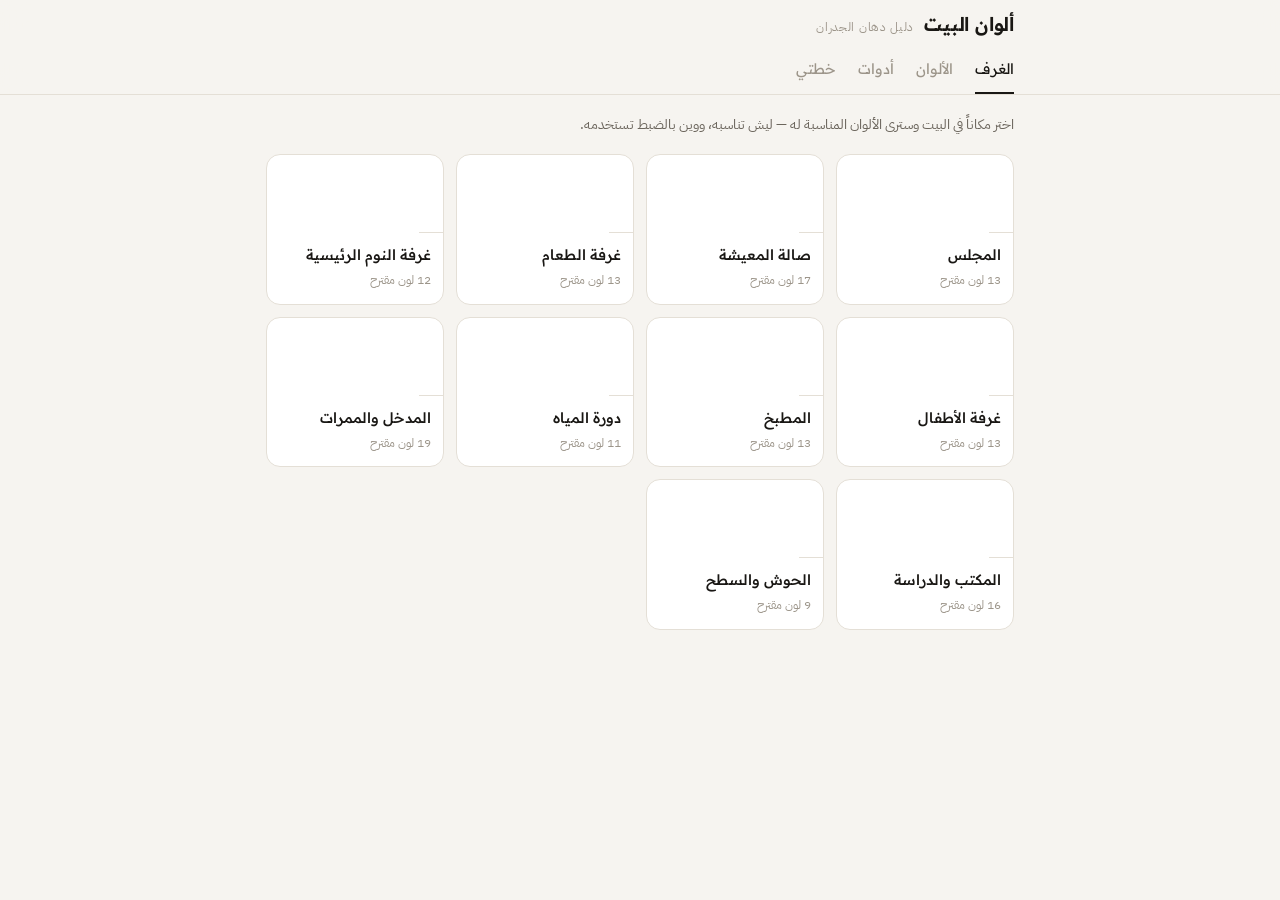
==== alwan/index.html @ 70620422 "Add an installable web version of the color guide A single self-contained page under alwan/ carrying" ====
<!DOCTYPE html>
<html lang="ar" dir="rtl">
<head>
<meta charset="UTF-8">
<meta name="viewport" content="width=device-width, initial-scale=1, viewport-fit=cover">
<meta name="description" content="ألوان دهان الجدران لكل مكان في البيت — ليش تختاره، ووين بالضبط تستخدمه.">
<meta name="theme-color" content="#F6F4F0">
<meta name="apple-mobile-web-app-capable" content="yes">
<meta name="apple-mobile-web-app-status-bar-style" content="default">
<meta name="apple-mobile-web-app-title" content="ألوان البيت">
<title>ألوان البيت</title>
<link rel="manifest" href="manifest.webmanifest">
<link rel="apple-touch-icon" href="icon.png">
<style>
:root{padding-top:env(safe-area-inset-top,0px);padding-bottom:env(safe-area-inset-bottom,0px)}
img{max-width:100%}
[hidden]{display:none!important}
</style>
</head>
<body>
<link rel="preconnect" href="https://fonts.googleapis.com">
<link rel="preconnect" href="https://fonts.gstatic.com" crossorigin>
<link rel="stylesheet" href="https://fonts.googleapis.com/css2?family=Readex+Pro:wght@300;400;500;600&family=IBM+Plex+Sans+Arabic:wght@300;400;500;600&family=IBM+Plex+Mono:wght@400;500&display=swap">
<style>
:root{
  --plaster:#F6F4F0;
  --card:#FFFFFF;
  --ink:#191714;
  --ink-2:#6B655C;
  --ink-3:#9C958A;
  --line:#E4DFD6;
  --line-2:#D3CCC0;
  --shadow:0 1px 2px rgba(25,23,20,.05), 0 10px 26px -18px rgba(25,23,20,.35);
  --radius:14px;
  --f-display:"Readex Pro","IBM Plex Sans Arabic",system-ui,sans-serif;
  --f-body:"IBM Plex Sans Arabic",system-ui,sans-serif;
  --f-mono:"IBM Plex Mono",ui-monospace,monospace;
}
@media (prefers-color-scheme: dark){
  :root:not([data-theme="light"]){
    --plaster:#141310;
    --card:#1D1B17;
    --ink:#F2EFE9;
    --ink-2:#A19A8F;
    --ink-3:#7B746A;
    --line:#2B2823;
    --line-2:#3A362F;
    --shadow:0 1px 2px rgba(0,0,0,.5), 0 10px 26px -18px rgba(0,0,0,.9);
  }
}
:root[data-theme="dark"]{
  --plaster:#141310;
  --card:#1D1B17;
  --ink:#F2EFE9;
  --ink-2:#A19A8F;
  --ink-3:#7B746A;
  --line:#2B2823;
  --line-2:#3A362F;
  --shadow:0 1px 2px rgba(0,0,0,.5), 0 10px 26px -18px rgba(0,0,0,.9);
}

*{box-sizing:border-box}
html{direction:rtl}
body{
  margin:0;
  background:var(--plaster);
  color:var(--ink);
  font-family:var(--f-body);
  font-size:15px;
  line-height:1.65;
  -webkit-text-size-adjust:100%;
  -webkit-tap-highlight-color:transparent;
}
h1,h2,h3{font-family:var(--f-display);font-weight:600;line-height:1.3;margin:0;text-wrap:balance;letter-spacing:-.01em}
p{margin:0}
button{font:inherit;color:inherit;background:none;border:0;padding:0;cursor:pointer}
input{font:inherit;color:inherit}
:focus-visible{outline:2px solid var(--ink);outline-offset:2px;border-radius:6px}
.mono{font-family:var(--f-mono);font-variant-numeric:tabular-nums;direction:ltr;unicode-bidi:isolate}

/* ── الهيكل ── */
header.app{
  position:sticky;top:env(safe-area-inset-top,0px);z-index:40;
  background:color-mix(in srgb, var(--plaster) 88%, transparent);
  backdrop-filter:blur(14px);
  border-bottom:1px solid var(--line);
}
.headwrap{max-width:780px;margin:0 auto;padding:12px 16px 0}
.brand{display:flex;align-items:baseline;gap:10px}
.brand h1{font-size:19px}
.brand span{font-size:11.5px;color:var(--ink-3);letter-spacing:.06em}
nav.tabs{display:flex;gap:22px;margin-top:10px;overflow-x:auto;scrollbar-width:none}
nav.tabs::-webkit-scrollbar{display:none}
nav.tabs button{
  padding:9px 0 11px;font-size:14.5px;color:var(--ink-3);
  border-bottom:2px solid transparent;white-space:nowrap;font-family:var(--f-display);
}
nav.tabs button[aria-selected="true"]{color:var(--ink);border-bottom-color:var(--ink)}
main{max-width:780px;margin:0 auto;padding:18px 16px 60px}
.lede{color:var(--ink-2);font-size:14px;margin-bottom:18px;max-width:58ch}

/* ── شبكة الغرف ── */
.rooms{display:grid;grid-template-columns:repeat(auto-fill,minmax(148px,1fr));gap:12px}
.roomtile{
  background:var(--card);border:1px solid var(--line);border-radius:var(--radius);
  overflow:hidden;text-align:right;display:flex;flex-direction:column;
  transition:border-color .15s ease, transform .15s ease;
}
.roomtile:hover{border-color:var(--line-2)}
.roomtile:active{transform:scale(.985)}
.roomtile .field{height:78px;position:relative}
.roomtile .field.preview3{display:flex}
.roomtile .field.preview3 i{flex:1}
.roomtile .meta{padding:10px 12px 12px}
.roomtile .meta strong{display:block;font-family:var(--f-display);font-weight:500;font-size:14.5px}
.roomtile .meta small{color:var(--ink-3);font-size:11.5px}

/* ── صفوف الألوان ── */
.rows{display:flex;flex-direction:column}
.row{
  display:flex;gap:13px;align-items:center;text-align:right;width:100%;
  padding:11px 0;border-bottom:1px solid var(--line);
}
.rows .row:last-child{border-bottom:0}
.chip{width:58px;height:58px;border-radius:11px;flex:none;position:relative;border:1px solid rgba(0,0,0,.09)}
.chip .code{position:absolute;bottom:3px;left:5px;font-size:8.5px;font-family:var(--f-mono);opacity:.75}
.row .txt{min-width:0}
.row .txt strong{display:block;font-family:var(--f-display);font-weight:500;font-size:15px}
.row .txt p{color:var(--ink-2);font-size:12.5px;line-height:1.5;overflow:hidden;display:-webkit-box;-webkit-line-clamp:2;-webkit-box-orient:vertical}
.row .txt em{font-style:normal;color:var(--ink-3);font-size:11px}
.tick{margin-inline-start:auto;flex:none;font-size:11px;color:var(--ink-3)}

/* ── أدوات التصفية ── */
.chips{display:flex;gap:7px;overflow-x:auto;padding-bottom:4px;margin-bottom:14px;scrollbar-width:none}
.chips::-webkit-scrollbar{display:none}
.chips button{
  border:1px solid var(--line-2);border-radius:999px;padding:5px 13px;font-size:12.5px;
  color:var(--ink-2);white-space:nowrap;
}
.chips button[aria-pressed="true"]{background:var(--ink);border-color:var(--ink);color:var(--plaster)}
.search{
  width:100%;background:var(--card);border:1px solid var(--line);border-radius:11px;
  padding:11px 14px;font-size:15px;margin-bottom:12px;
}
.search::placeholder{color:var(--ink-3)}

/* ── البطاقات ── */
.panel{background:var(--card);border:1px solid var(--line);border-radius:var(--radius);padding:16px;margin-bottom:12px}
.panel h3{font-size:14px;margin-bottom:9px}
.info{display:flex;flex-direction:column;gap:13px}
.info div strong{display:block;font-family:var(--f-display);font-weight:500;font-size:13.5px;margin-bottom:2px}
.info div p{color:var(--ink-2);font-size:13.5px}
.count{color:var(--ink-3);font-size:12px;margin:18px 0 4px;letter-spacing:.02em}

/* ── معاينة الغرفة ── */
.preview{position:relative;height:210px;border-radius:var(--radius);overflow:hidden;border:1px solid var(--line)}
.preview .wall{position:absolute;inset:0}
.preview .daylight{position:absolute;inset:0;background:linear-gradient(145deg,rgba(255,255,255,.22),transparent 55%,rgba(0,0,0,.13))}
.preview .floor{position:absolute;inset:auto 0 0 0;height:26%;background:linear-gradient(#B3906A,#8A6A4B)}
.preview .skirt{position:absolute;inset:auto 0 26% 0;height:5px;background:#F4F0E8;opacity:.9}
.preview .bulb{position:absolute;inset:0;mix-blend-mode:multiply;pointer-events:none;transition:background .25s ease}
.preview .dim{position:absolute;inset:0;pointer-events:none;transition:background .25s ease}
.f{position:absolute;border-radius:9px}
.lightbar{display:flex;gap:6px;margin-top:10px}
.lightbar button{
  flex:1;border:1px solid var(--line-2);border-radius:9px;padding:7px 4px;font-size:12px;color:var(--ink-2);
}
.lightbar button[aria-pressed="true"]{background:var(--ink);border-color:var(--ink);color:var(--plaster)}

/* ── شاشة اللون ── */
.sheet{position:fixed;inset:0;z-index:60;background:var(--plaster);overflow-y:auto;display:none}
.sheet[data-open="true"]{display:block}
.sheetbar{
  position:sticky;top:0;z-index:5;display:flex;align-items:center;gap:12px;
  padding:calc(env(safe-area-inset-top,0px) + 10px) 16px 10px;
  background:color-mix(in srgb, var(--plaster) 90%, transparent);backdrop-filter:blur(14px);
  border-bottom:1px solid var(--line);
}
.sheetbar strong{font-family:var(--f-display);font-weight:500;font-size:15px}
.sheetbar .x{font-size:20px;line-height:1;color:var(--ink-2);padding:4px 6px}
.sheetbody{max-width:780px;margin:0 auto;padding:16px 16px 70px}
.bigname{display:flex;align-items:baseline;justify-content:space-between;gap:12px;margin:16px 0 4px}
.bigname h2{font-size:27px}
.sub{color:var(--ink-3);font-size:12.5px;margin-bottom:16px}
.pairs{display:flex;gap:12px}
.pairs div{text-align:center}
.pairs i{display:block;width:40px;height:40px;border-radius:50%;border:1px solid rgba(0,0,0,.1)}
.pairs small{font-size:9px;color:var(--ink-3);font-family:var(--f-mono)}
.tags{display:flex;flex-wrap:wrap;gap:6px}
.tags span{border:1px solid var(--line-2);border-radius:999px;padding:3px 11px;font-size:12px;color:var(--ink-2)}
.actions{display:flex;gap:9px;margin-top:4px}
.btn{
  flex:1;border-radius:11px;padding:13px;text-align:center;font-family:var(--f-display);font-size:14px;
  border:1px solid var(--ink);background:var(--ink);color:var(--plaster);
}
.btn.ghost{background:transparent;color:var(--ink);border-color:var(--line-2)}
.btn.on{background:transparent;color:var(--ink);border-color:var(--ink)}

/* ── الأدوات ── */
.field{display:flex;align-items:center;justify-content:space-between;gap:12px;padding:9px 0;border-bottom:1px solid var(--line)}
.field:last-child{border-bottom:0}
.field label{font-size:14px}
.stepper{display:flex;align-items:center;gap:2px;border:1px solid var(--line-2);border-radius:9px;overflow:hidden}
.stepper button{width:34px;height:32px;font-size:16px;color:var(--ink-2)}
.stepper button:hover{background:var(--line)}
.stepper output{min-width:46px;text-align:center;font-family:var(--f-mono);font-size:13px}
.num{width:84px;text-align:left;background:var(--plaster);border:1px solid var(--line-2);border-radius:9px;padding:7px 10px;font-family:var(--f-mono);font-size:13px}
.res{display:flex;justify-content:space-between;padding:7px 0;font-size:14px}
.res span:last-child{font-variant-numeric:tabular-nums;color:var(--ink-2)}
.res.big{border-top:1px solid var(--line);margin-top:6px;padding-top:12px}
.res.big span:last-child{font-size:21px;color:var(--ink);font-family:var(--f-display)}
.note{color:var(--ink-3);font-size:12.5px;line-height:1.6}
.toolcard{display:block;width:100%;text-align:right}
.toolcard strong{font-family:var(--f-display);font-weight:500;font-size:15px;display:block}
.toolcard p{color:var(--ink-2);font-size:13px}
canvas{max-width:100%;border-radius:var(--radius);display:block;cursor:crosshair}
.filebtn{display:block;width:100%;border:1px dashed var(--line-2);border-radius:var(--radius);padding:22px;text-align:center;color:var(--ink-2);font-size:14px}
.guide h3{margin-top:4px}
.guide .item{padding:11px 0;border-bottom:1px solid var(--line)}
.guide .item:last-child{border-bottom:0}
.guide .item strong{display:block;font-family:var(--f-display);font-weight:500;font-size:13.5px}
.guide .item p{color:var(--ink-2);font-size:13.5px}
.empty{color:var(--ink-3);font-size:13.5px}
pre.list{
  background:var(--plaster);border:1px solid var(--line);border-radius:11px;padding:12px;
  font-family:var(--f-mono);font-size:11.5px;line-height:1.8;white-space:pre-wrap;direction:rtl;margin:0 0 10px;
}
@media (prefers-reduced-motion: reduce){*{transition:none!important;animation:none!important}}
</style>

<header class="app">
  <div class="headwrap">
    <div class="brand">
      <h1>ألوان البيت</h1>
      <span>دليل دهان الجدران</span>
    </div>
    <nav class="tabs" role="tablist">
      <button role="tab" data-tab="rooms" aria-selected="true">الغرف</button>
      <button role="tab" data-tab="colors" aria-selected="false">الألوان</button>
      <button role="tab" data-tab="tools" aria-selected="false">أدوات</button>
      <button role="tab" data-tab="plan" aria-selected="false">خطتي</button>
    </nav>
  </div>
</header>

<main>
  <section id="tab-rooms"></section>
  <section id="tab-colors" hidden></section>
  <section id="tab-tools" hidden></section>
  <section id="tab-plan" hidden></section>
</main>

<div class="sheet" id="sheet" role="dialog" aria-modal="true" aria-labelledby="sheet-title">
  <div class="sheetbar">
    <button class="x" id="sheet-close" aria-label="إغلاق">✕</button>
    <strong id="sheet-title"></strong>
  </div>
  <div class="sheetbody" id="sheet-body"></div>
</div>

<script>
/* ========== البيانات ========== */
const DATA = {"rooms": [{"id": "majlis", "title": "المجلس", "goal": "مكان استقبال الضيوف: نريد لوناً يعطي وقاراً واتساعاً، فاتح على الجدران الأربعة مع جدار واحد أغمق خلف الكنب.", "tip": "جرّب اللون على الجدار ليلاً تحت الثريا، لأن الإضاءة الصفراء تسحب اللون نحو الأصفر."}, {"id": "living", "title": "صالة المعيشة", "goal": "مكان الجلسة اليومية للعائلة: لون دافئ مريح للعين لساعات طويلة، ولا يتعب مع إضاءة التلفزيون.", "tip": "إذا كان الجدار خلف التلفزيون أغمق، تقل إجهاد العين من فرق الإضاءة."}, {"id": "dining", "title": "غرفة الطعام", "goal": "الألوان الدافئة والترابية تفتح الشهية وتجعل الطعام يبدو ألذ، وتجمع الناس حول الطاولة.", "tip": "الأزرق الصريح يقلل الشهية — اتركه للمكتب لا لغرفة الطعام."}, {"id": "masterBedroom", "title": "غرفة النوم الرئيسية", "goal": "الهدف نوم عميق: ألوان خافتة منخفضة التشبّع تهدئ الأعصاب، وابتعد عن الأحمر والبرتقالي القوي.", "tip": "السقف بلون أفتح درجة من الجدران يجعل الغرفة تتنفس."}, {"id": "kidsRoom", "title": "غرفة الأطفال", "goal": "لون يحفّز اللعب لكن لا يمنع النوم: باستيل هادئ على الجدران، والألوان القوية في الأثاث والستائر فقط.", "tip": "اترك جداراً واحداً بدهان سبورة أو مغناطيسي، يوفّر عليك تشطيب الجدران الباقية."}, {"id": "kitchen", "title": "المطبخ", "goal": "نظافة ووضوح: ألوان فاتحة تُظهر النظافة، ودهان قابل للمسح لأن البخار والدهن يلتصقان بالجدار.", "tip": "اختر «نصف لامع» على الأقل — المطفي جميل لكنه لا يُمسح."}, {"id": "bathroom", "title": "دورة المياه", "goal": "مساحة صغيرة ورطبة: الفاتح يوسّعها، والدهان يجب أن يكون مقاوماً للرطوبة وإلا تقشّر خلال سنة.", "tip": "لا تستخدم الدهان المطفي هنا إطلاقاً، ولا بد من شفاط أو نافذة."}, {"id": "hallway", "title": "المدخل والممرات", "goal": "أول انطباع عن البيت، وغالباً بلا نوافذ: اللون الفاتح العاكس ضروري وإلا صار الممر نفقاً مظلماً.", "tip": "نفس لون الصالة بدرجة أفتح يجعل البيت يبدو أكبر وأكثر انسجاماً."}, {"id": "office", "title": "المكتب والدراسة", "goal": "تركيز طويل: ألوان باردة هادئة ترفع الانتباه، وتجنّب الأبيض الناصع لأنه يجهد العين مع الشاشة.", "tip": "اجعل الجدار الذي خلف الشاشة متوسط الغمق، لا فاتحاً ناصعاً."}, {"id": "outdoor", "title": "الحوش والسطح", "goal": "يتعرض للشمس والغبار: ألوان ترابية لا يظهر عليها الغبار، ودهان خارجي مقاوم للأشعة وإلا بهت خلال صيفين.", "tip": "الألوان الغامقة تمتص الحرارة وترفع حرارة الجدار — تجنّبها في الواجهة الجنوبية."}], "colors": [{"id": "AL-101", "name": "رمل ناعم", "hex": "EDE4D6", "family": "neutral", "purpose": "أبيض دافئ لا يميل للأصفر ولا للرمادي. يريح العين ويجعل الغرفة تبدو أنظف وأوسع بلا برود.", "usage": "الجدران الأربعة في المجلس والصالة، وأي غرفة تريد أن تبدأ منها بلوحة آمنة لا تمل منها.", "lighting": "ممتاز مع الإضاءة الصفراء؛ تحت الليد الأبيض يميل قليلاً للرمادي.", "finish": "matte", "pairs": ["3E4A45", "C29A6B", "FFFFFF"], "rooms": ["majlis", "living", "hallway", "dining", "masterBedroom"]}, {"id": "AL-102", "name": "أبيض حليبي", "hex": "F7F3EC", "family": "neutral", "purpose": "أفتح من الرمل بدرجة. يعكس أكبر قدر من الضوء، فهو أفضل خيار لمساحة صغيرة أو مظلمة.", "usage": "الأسقف في كل البيت، والممرات الضيقة بلا نوافذ، والحمامات الصغيرة.", "lighting": "يحتاج ضوءاً جيداً وإلا بدا باهتاً وبلا شخصية.", "finish": "eggshell", "pairs": ["D9C7B0", "8FA3A8", "2E3336"], "rooms": ["hallway", "bathroom", "kitchen", "living"]}, {"id": "AL-103", "name": "رمادي دخاني", "hex": "C9C6C0", "family": "neutral", "purpose": "رمادي مغبّر فيه دفء. خلفية محايدة تُبرز الأثاث واللوحات بدل أن تنافسها.", "usage": "جدار التلفزيون في الصالة، وجدران المكتب، وخلفية الأرفف المفتوحة.", "lighting": "ثابت تحت كل الإضاءات — من أكثر الألوان أماناً.", "finish": "eggshell", "pairs": ["3B3F46", "C9A227", "F7F3EC"], "rooms": ["living", "office", "hallway", "dining"]}, {"id": "AL-104", "name": "بيج قهوة بحليب", "hex": "DCC9AE", "family": "warm", "purpose": "دفء هادئ يعطي إحساس الكرم والاستقبال، ولا يظهر عليه الغبار بسرعة.", "usage": "المجلس والمدخل. ممتاز على الجدران التي تلمسها الأيدي كثيراً.", "lighting": "يزداد جمالاً مع الإضاءة الدافئة مساءً.", "finish": "eggshell", "pairs": ["6B4F3A", "2F3E46", "F7F3EC"], "rooms": ["majlis", "hallway", "dining", "living"]}, {"id": "AL-105", "name": "جبس أبيض", "hex": "FFFFFF", "family": "neutral", "purpose": "الأبيض الصريح. يوسّع بشكل أقصى ويُظهر الزوايا المعمارية والجبس بوضوح.", "usage": "الأسقف والكرانيش والأبواب والنوافذ — لا تستخدمه على جدران المكتب فهو مُجهد للعين مع الشاشة.", "lighting": "يعكس الضوء كله، وقد يسبب وهجاً في الغرف الشديدة الإضاءة.", "finish": "semiGloss", "pairs": ["1F2937", "D6C2A8", "8FA3A8"], "rooms": ["kitchen", "bathroom", "hallway", "living"]}, {"id": "AL-201", "name": "طين محروق", "hex": "B4694C", "family": "earthy", "purpose": "لون ترابي قوي يفتح الشهية ويعطي دفئاً فورياً. مستوحى من الطين والفخار.", "usage": "جدار واحد فقط — خلف طاولة الطعام أو خلف الكنب. لا تدهن به الغرفة كلها.", "lighting": "يشتعل مع الإضاءة الدافئة؛ تحت الضوء الأبيض يصبح باهتاً.", "finish": "matte", "pairs": ["EDE4D6", "3E4A45", "C9A227"], "rooms": ["dining", "majlis", "living"]}, {"id": "AL-202", "name": "رمل الصحراء", "hex": "D6BE9A", "family": "earthy", "purpose": "لون محلي مألوف، لا يظهر عليه الغبار، ويعطي إحساس الأصالة والهدوء.", "usage": "الحوش والواجهات الخارجية، والمجلس ذي الطابع التقليدي.", "lighting": "يتحمّل الشمس المباشرة دون أن يبهت بسرعة.", "finish": "satin", "pairs": ["7A5C3E", "2F3E46", "F7F3EC"], "rooms": ["outdoor", "majlis", "hallway"]}, {"id": "AL-203", "name": "قرفة", "hex": "8C5A3C", "family": "earthy", "purpose": "بني محمّر غني. يمنح الغرفة ثقلاً ووقاراً ويجعلها تبدو أدفأ في الشتاء.", "usage": "جدار المدفأة أو الجدار خلف رأس السرير. يحتاج إضاءة جيدة.", "lighting": "يبتلع الضوء — لا تستخدمه في غرفة بنافذة واحدة صغيرة.", "finish": "matte", "pairs": ["EDE4D6", "C9A227", "3E4A45"], "rooms": ["majlis", "masterBedroom", "dining"]}, {"id": "AL-204", "name": "عسل", "hex": "E0B16A", "family": "warm", "purpose": "أصفر ذهبي مكتوم يرفع المزاج ويضيء الغرف المعتمة دون صخب.", "usage": "الممر الداخلي المظلم، أو جدار الدرج، أو ركن القراءة.", "lighting": "يعوّض نقص ضوء الشمس في الغرف الشمالية.", "finish": "eggshell", "pairs": ["2F3E46", "F7F3EC", "8C5A3C"], "rooms": ["hallway", "kidsRoom", "living"]}, {"id": "AL-205", "name": "وردي طيني", "hex": "D9A99C", "family": "warm", "purpose": "وردي مغبّر ناضج، ليس طفولياً. يعطي نعومة ودفئاً ويجمل لون البشرة في المرايا.", "usage": "غرفة النوم، غرفة الملابس، وجدار المرآة في غرفة التزيين.", "lighting": "جميل مع الإضاءة الدافئة الخافتة.", "finish": "matte", "pairs": ["F7F3EC", "6B4F3A", "A7B5A0"], "rooms": ["masterBedroom", "kidsRoom", "bathroom"]}, {"id": "AL-301", "name": "أزرق ضبابي", "hex": "9FB3C8", "family": "cool", "purpose": "أزرق رمادي هادئ يبطئ النَفَس ويخفض التوتر — من أفضل ألوان النوم.", "usage": "جدران غرفة النوم كلها، أو جدار السرير وحده مع باقي الجدران فاتحة.", "lighting": "يميل للرمادي في الضوء الصفراوي، فاستخدم إضاءة محايدة.", "finish": "matte", "pairs": ["F7F3EC", "2F3E46", "D6C2A8"], "rooms": ["masterBedroom", "office", "bathroom", "kidsRoom"]}, {"id": "AL-302", "name": "أخضر مريمية", "hex": "A7B5A0", "family": "cool", "purpose": "أخضر مغبّر يريح العين أكثر من أي لون آخر، ويربط الداخل بالطبيعة.", "usage": "المكتب وغرفة الدراسة، وخزائن المطبخ، وجدار النباتات.", "lighting": "ثابت ولطيف في كل الإضاءات.", "finish": "eggshell", "pairs": ["EDE4D6", "6B4F3A", "2E3B34"], "rooms": ["office", "kitchen", "masterBedroom", "living"]}, {"id": "AL-303", "name": "أزرق بحري", "hex": "2F5D7C", "family": "cool", "purpose": "أزرق عميق يرفع التركيز ويعطي وقاراً رسمياً. يجعل الأبيض حوله يبدو أنصع.", "usage": "جدار المكتب خلف الكرسي (يظهر جيداً في اجتماعات الفيديو)، وجدار واحد في المجلس.", "lighting": "يحتاج إضاءة قوية؛ في الغرفة المظلمة يبدو أسود.", "finish": "eggshell", "pairs": ["F7F3EC", "C9A227", "D6C2A8"], "rooms": ["office", "majlis", "kidsRoom"]}, {"id": "AL-304", "name": "نعناع باهت", "hex": "C7DED4", "family": "pastel", "purpose": "بارد ومنعش، يعطي إحساس النظافة والانتعاش في المساحات الصغيرة.", "usage": "دورة المياه، والمغسلة، وغرفة الغسيل.", "lighting": "منعش في ضوء النهار؛ يبهت تحت الإضاءة الصفراء.", "finish": "semiGloss", "pairs": ["FFFFFF", "2F5D7C", "D6C2A8"], "rooms": ["bathroom", "kitchen", "kidsRoom"]}, {"id": "AL-305", "name": "سماوي فاتح", "hex": "CFE0EC", "family": "pastel", "purpose": "يوسّع الغرفة ويرفع السقف بصرياً، ويهدّئ الأطفال كثيري الحركة.", "usage": "غرفة الأطفال، وسقف الغرفة الصغيرة، ودورة المياه.", "lighting": "يحتاج ضوء نهار وإلا بدا رمادياً.", "finish": "satin", "pairs": ["FFFFFF", "E0B16A", "2F5D7C"], "rooms": ["kidsRoom", "bathroom", "masterBedroom"]}, {"id": "AL-401", "name": "مشمش باهت", "hex": "F3D2B6", "family": "pastel", "purpose": "دافئ ومرح دون أن يكون صاخباً، فلا يمنع الطفل من النوم.", "usage": "غرفة الأطفال الصغار، وركن اللعب، وغرفة الرضيع.", "lighting": "لطيف ليلاً مع الإضاءة الخافتة.", "finish": "satin", "pairs": ["FFFFFF", "A7B5A0", "9FB3C8"], "rooms": ["kidsRoom", "masterBedroom"]}, {"id": "AL-402", "name": "ليمون كريمي", "hex": "F2E3B3", "family": "pastel", "purpose": "يبعث النشاط والبهجة في الصباح ويضيء الغرفة بلا إجهاد.", "usage": "ركن الدراسة في غرفة الطفل، وغرفة الإفطار، والمطبخ الصغير.", "lighting": "قوي جداً في الشمس المباشرة — جرّبه على جدار صغير أولاً.", "finish": "satin", "pairs": ["FFFFFF", "A7B5A0", "6B4F3A"], "rooms": ["kidsRoom", "kitchen", "dining"]}, {"id": "AL-403", "name": "بنفسجي ضبابي", "hex": "C8BFD6", "family": "pastel", "purpose": "هادئ وحالم، يناسب غرف البنات دون أن يكون وردياً مبتذلاً.", "usage": "غرفة الأطفال، وغرفة النوم، وجدار السرير.", "lighting": "يميل للرمادي في الضوء البارد.", "finish": "matte", "pairs": ["F7F3EC", "9FB3C8", "D9A99C"], "rooms": ["kidsRoom", "masterBedroom"]}, {"id": "AL-501", "name": "أخضر زيتوني غامق", "hex": "3E4A45", "family": "deep", "purpose": "يعطي عمقاً وفخامة، ويجعل الذهب والخشب يلمعان أمامه.", "usage": "جدار واحد في المجلس خلف الكنب، أو خزائن المطبخ السفلية، أو مكتبة الكتب.", "lighting": "يحتاج إضاءة موجّهة (سبوتات) وإلا صار الجدار ثقيلاً.", "finish": "eggshell", "pairs": ["EDE4D6", "C9A227", "D6C2A8"], "rooms": ["majlis", "living", "kitchen", "office"]}, {"id": "AL-502", "name": "كحلي ليلي", "hex": "22314A", "family": "deep", "purpose": "يهيّئ للنوم لأنه يقلّل انعكاس الضوء، ويعطي إحساس الغرفة الفندقية.", "usage": "الجدار خلف رأس السرير فقط، أو جدار الشاشة في غرفة السينما.", "lighting": "يمتص الضوء — لا تستخدمه في غرفة صغيرة بلا نافذة.", "finish": "matte", "pairs": ["F7F3EC", "C9A227", "9FB3C8"], "rooms": ["masterBedroom", "living", "office"]}, {"id": "AL-503", "name": "فحمي", "hex": "2E3336", "family": "deep", "purpose": "خلفية درامية تُخفي بصمات الأيدي، وتُبرز أي شيء أبيض أمامها.", "usage": "جدار التلفزيون، وداخل الرفوف، وإطار الباب الحديدي.", "lighting": "لا تستخدمه على أكثر من جدار واحد في نفس الغرفة.", "finish": "eggshell", "pairs": ["FFFFFF", "C9A227", "C9C6C0"], "rooms": ["living", "office", "hallway"]}, {"id": "AL-504", "name": "عنابي", "hex": "6E2F3A", "family": "deep", "purpose": "لون غني يرفع مستوى المكان ويعطي إحساس الدفء والسخاء.", "usage": "جدار غرفة الطعام، أو ركن المجلس الرسمي، أو مدخل البيت.", "lighting": "يحتاج إضاءة دافئة قوية.", "finish": "matte", "pairs": ["EDE4D6", "C9A227", "3E4A45"], "rooms": ["dining", "majlis", "hallway"]}, {"id": "AL-601", "name": "أبيض قشدي", "hex": "F1EBE0", "family": "neutral", "purpose": "أبيض دافئ يُظهر نظافة المطبخ ولا يصفرّ بسرعة مع البخار.", "usage": "جدران المطبخ فوق الرخام، وسقف الحمام.", "lighting": "آمن في كل الإضاءات.", "finish": "semiGloss", "pairs": ["3E4A45", "C9C6C0", "2F5D7C"], "rooms": ["kitchen", "bathroom", "hallway"]}, {"id": "AL-602", "name": "رمادي إسمنتي", "hex": "8A8F93", "family": "neutral", "purpose": "عملي وحديث، لا يظهر عليه أثر الماء أو البقع الخفيفة.", "usage": "غرفة الغسيل، وحمام الضيوف، وجدار الشواية في الحوش.", "lighting": "يبدو أغمق ليلاً بدرجتين.", "finish": "satin", "pairs": ["FFFFFF", "C9A227", "2E3336"], "rooms": ["bathroom", "outdoor", "kitchen"]}, {"id": "AL-603", "name": "أخضر بحري غامق", "hex": "27514C", "family": "deep", "purpose": "يعطي حمام الضيوف طابعاً فندقياً مع الذهبي، ويخفي آثار الرطوبة أكثر من الفاتح.", "usage": "حمام الضيوف الصغير — اجعل السقف فاتحاً كي لا يختنق.", "lighting": "لا بد من إضاءة مرآة قوية.", "finish": "semiGloss", "pairs": ["F1EBE0", "C9A227", "D6C2A8"], "rooms": ["bathroom", "kitchen"]}, {"id": "AL-701", "name": "حجر جيري", "hex": "D8D2C6", "family": "earthy", "purpose": "يعكس حرارة الشمس ويبقي الجدار أبرد، ولا يظهر عليه الغبار.", "usage": "الواجهة الخارجية وجدران الحوش والسور.", "lighting": "مصمم للشمس المباشرة.", "finish": "satin", "pairs": ["7A5C3E", "3E4A45", "FFFFFF"], "rooms": ["outdoor"]}, {"id": "AL-702", "name": "بني جوزي", "hex": "7A5C3E", "family": "earthy", "purpose": "يشبه لون الخشب، يناسب البرجولات والأبواب الخارجية ويداري الأتربة.", "usage": "إطارات الأبواب والشبابيك الخارجية والبرجولا.", "lighting": "يمتص الحرارة — للتفاصيل لا للمساحات الكبيرة المشمسة.", "finish": "satin", "pairs": ["D8D2C6", "A7B5A0", "EDE4D6"], "rooms": ["outdoor", "hallway"]}, {"id": "AL-703", "name": "ذهبي رملي", "hex": "C9A227", "family": "warm", "purpose": "لمسة فخامة صغيرة. يُستخدم كتفصيل لا كلون جدار كامل.", "usage": "الكرانيش، وإطار المرآة، وخط زخرفي في المجلس أو المدخل.", "lighting": "يتألق تحت الإضاءة الموجّهة.", "finish": "semiGloss", "pairs": ["2E3336", "22314A", "EDE4D6"], "rooms": ["majlis", "hallway", "dining"]}, {"id": "AL-704", "name": "زيتي فاتح", "hex": "B7BFA8", "family": "cool", "purpose": "أخضر مغبّر فاتح يربط الحوش بالنباتات ويبقى هادئاً تحت الشمس.", "usage": "جدار الجلسة الخارجية، وسور الحديقة، وغرفة الشغالة أو المخزن.", "lighting": "يتحمّل الشمس جيداً.", "finish": "satin", "pairs": ["F7F3EC", "7A5C3E", "3E4A45"], "rooms": ["outdoor", "kitchen", "office"]}, {"id": "AL-801", "name": "بيج مدخّن", "hex": "C4B5A0", "family": "neutral", "purpose": "وسط بين البيج والرمادي — لا يميل لأي جهة، فيناسب أي أثاث ستغيّره لاحقاً.", "usage": "الممرات وجدران الدرج والمساحات الانتقالية بين الغرف.", "lighting": "ثابت جداً تحت أي إضاءة.", "finish": "satin", "pairs": ["F7F3EC", "2E3336", "8C5A3C"], "rooms": ["hallway", "living", "majlis", "office"]}, {"id": "AL-802", "name": "أخضر سبورة", "hex": "2E3B34", "family": "deep", "purpose": "يمكن استخدام دهان السبورة بهذا اللون ليكتب عليه الأطفال بالطباشير.", "usage": "جدار واحد في غرفة الأطفال أو ركن المطبخ لقائمة المشتريات.", "lighting": "يحتاج إضاءة جانبية.", "finish": "matte", "pairs": ["F2E3B3", "FFFFFF", "E0B16A"], "rooms": ["kidsRoom", "kitchen", "office"]}, {"id": "AL-803", "name": "تراكوتا فاتح", "hex": "E3B79A", "family": "warm", "purpose": "دفء خفيف يجعل المدخل مرحّباً من أول خطوة.", "usage": "المدخل الرئيسي، وجدار الدرج، وغرفة الطعام الصغيرة.", "lighting": "يزداد جمالاً في الغروب.", "finish": "eggshell", "pairs": ["F7F3EC", "3E4A45", "7A5C3E"], "rooms": ["hallway", "dining", "living"]}, {"id": "AL-804", "name": "رمادي أزرق", "hex": "7D8A93", "family": "cool", "purpose": "رصين وهادئ، خلفية ممتازة للصور المعلّقة والأعمال الفنية.", "usage": "جدار المكتب، وجدار الصور في الممر، وغرفة الشباب.", "lighting": "يبدو أزرق نهاراً ورمادياً ليلاً.", "finish": "eggshell", "pairs": ["F7F3EC", "C9A227", "22314A"], "rooms": ["office", "hallway", "masterBedroom", "living"]}, {"id": "AL-805", "name": "أبيض لؤلؤي", "hex": "EFEFE9", "family": "neutral", "purpose": "أبيض بارد قليلاً، يعطي إحساس المستشفى النظيف بالمعنى الجيد — نقاء بلا دفء.", "usage": "المطبخ الحديث، وغرفة الغسيل، وخلفية الخزائن الملونة.", "lighting": "يبقى أبيض في كل الإضاءات ولا يصفرّ.", "finish": "semiGloss", "pairs": ["2E3336", "9FB3C8", "C9A227"], "rooms": ["kitchen", "bathroom", "hallway"]}, {"id": "AL-806", "name": "شاي بالحليب", "hex": "CBB49B", "family": "warm", "purpose": "أغمق من البيج بدرجة، يخفي أثر الأيدي والخدوش الخفيفة في الأماكن كثيرة الحركة.", "usage": "ممر الغرف، والدرج، وجدار مدخل البيت الذي تلمسه الأيدي يومياً.", "lighting": "ثابت ولا يتأثر كثيراً بنوع الإضاءة.", "finish": "satin", "pairs": ["F7F3EC", "6B4F3A", "3E4A45"], "rooms": ["hallway", "majlis", "living", "dining"]}, {"id": "AL-807", "name": "رمادي حجري", "hex": "9EA4A4", "family": "cool", "purpose": "رمادي متوسط بارد، خلفية رصينة تريح العين أمام الشاشة أكثر من الأبيض.", "usage": "جدار المكتب خلف الشاشة، وغرفة الشباب، وجدار المعدات.", "lighting": "يزداد برودة تحت الليد الأبيض.", "finish": "eggshell", "pairs": ["F7F3EC", "C9A227", "22314A"], "rooms": ["office", "living", "outdoor"]}, {"id": "AL-808", "name": "أخضر فستقي", "hex": "CBD9B5", "family": "pastel", "purpose": "منعش وطفولي هادئ، يربط الغرفة بالأخضر دون أن يكون صارخاً.", "usage": "غرفة الأطفال، وركن الألعاب، وغرفة الإفطار.", "lighting": "جميل في ضوء النهار.", "finish": "satin", "pairs": ["FFFFFF", "E0B16A", "7A5C3E"], "rooms": ["kidsRoom", "kitchen", "dining", "outdoor"]}, {"id": "AL-809", "name": "بني قهوة غامق", "hex": "4A3A30", "family": "deep", "purpose": "يعطي وقاراً وثباتاً، ويجعل الغرفة تبدو أهدأ وأكثر خصوصية.", "usage": "جدار المكتبة، وداخل الرفوف، وجدار واحد في المجلس الرسمي.", "lighting": "يحتاج إضاءة دافئة قوية وإلا صار ثقيلاً.", "finish": "matte", "pairs": ["EDE4D6", "C9A227", "D6BE9A"], "rooms": ["majlis", "office", "dining"]}, {"id": "AL-810", "name": "أزرق فيروزي", "hex": "6FA8A0", "family": "cool", "purpose": "منعش ومرتبط بالماء، يعطي الحمام إحساس المنتجع.", "usage": "دورة المياه، وجدار المغسلة، وجدار الجلسة الخارجية.", "lighting": "يبدو أخضر في الضوء الدافئ وأزرق في البارد.", "finish": "semiGloss", "pairs": ["F1EBE0", "D6BE9A", "2E3336"], "rooms": ["bathroom", "kidsRoom", "outdoor"]}, {"id": "AL-811", "name": "خزامى هادئ", "hex": "B9AEC4", "family": "pastel", "purpose": "بنفسجي رمادي يساعد على الاسترخاء قبل النوم، وأنضج من الوردي.", "usage": "غرفة النوم، وغرفة البنات الكبيرات، وركن القراءة.", "lighting": "يميل للرمادي في الإضاءة الباردة.", "finish": "matte", "pairs": ["F7F3EC", "9FB3C8", "C9A227"], "rooms": ["masterBedroom", "kidsRoom"]}, {"id": "AL-812", "name": "خردلي", "hex": "C08A2E", "family": "warm", "purpose": "أصفر ترابي جريء يعطي شخصية قوية للمساحة بلا صخب.", "usage": "جدار واحد في غرفة الطعام أو ركن المكتب، أو باب داخلي مميز.", "lighting": "يشتعل مع الإضاءة الدافئة.", "finish": "eggshell", "pairs": ["2F3E46", "EDE4D6", "3E4A45"], "rooms": ["dining", "office", "hallway"]}, {"id": "AL-813", "name": "رمادي فاتح جداً", "hex": "E4E4E1", "family": "neutral", "purpose": "خلفية محايدة باردة تُظهر الأبيض الناصع في الأثاث والسقف.", "usage": "غرفة النوم البسيطة، والمكتب، والممر الواسع.", "lighting": "يحتاج ضوءاً وإلا بدا باهتاً بلا حياة.", "finish": "eggshell", "pairs": ["FFFFFF", "2E3336", "9FB3C8"], "rooms": ["masterBedroom", "office", "hallway", "living"]}, {"id": "AL-814", "name": "أخضر نخيل غامق", "hex": "34503F", "family": "deep", "purpose": "يربط الجلسة الخارجية بالنخل والنبات، ولا يظهر عليه الغبار كالأسود.", "usage": "جدار الجلسة في الحوش، وباب المدخل الخارجي، وسور الحديقة.", "lighting": "يتحمّل الشمس المباشرة بدهان خارجي.", "finish": "satin", "pairs": ["D8D2C6", "C9A227", "7A5C3E"], "rooms": ["outdoor", "majlis", "office"]}]};

const FAMILY = {neutral:"محايد", warm:"دافئ", cool:"بارد", earthy:"ترابي", deep:"غامق", pastel:"باستيل"};
const FINISH = {
  matte:     ["مطفي",      "يخفي عيوب الجدار، لكنه لا يتحمّل المسح."],
  eggshell:  ["قشر بيض",   "لمعة خفيفة تتحمّل مسحة قماش مبللة."],
  satin:     ["ساتان",     "يُمسح بسهولة، مناسب للممرات وغرف الأطفال."],
  semiGloss: ["نصف لامع",  "مقاوم للرطوبة والدهون — للمطبخ والحمام."]
};
const LIGHTS = {
  day:  ["ضوء النهار", "transparent",              "transparent"],
  warm: ["إضاءة صفراء", "rgba(255,157,61,.30)",     "rgba(0,0,0,.10)"],
  cool: ["ليد أبيض",   "rgba(191,212,255,.22)",    "rgba(0,0,0,.02)"]
};
const GUIDE = [
  ["قبل ما تشتري", [
    ["جرّب اللون على الجدار نفسه","اشترِ أصغر عبوة، ادهن مربعاً ٥٠×٥٠ سم، وشاهده ثلاثة أيام: صباحاً وعصراً وليلاً تحت إضاءتك. اللون في الكتالوج غير اللون على جدارك."],
    ["قاعدة ٦٠ / ٣٠ / ١٠","٦٠٪ لون أساسي على الجدران، ٣٠٪ لون ثانوي في الأثاث والستائر، ١٠٪ لون مميز في الوسائد واللوحات. هذي النسبة تمنع الفوضى."],
    ["لا تزيد عن ثلاثة ألوان في الغرفة","اللون الرابع يجعل الغرفة تبدو مزدحمة حتى لو كانت واسعة."],
    ["احسب الكمية قبل الذهاب","شراء علبة ناقصة يعني خلطة جديدة بدرجة مختلفة قليلاً — وسيظهر الفرق على الجدار."]
  ]],
  ["اختيار اللون", [
    ["ابدأ من الأثاث لا من الجدار","تغيير لون الجدار أسهل من تغيير الكنب. اختر لوناً يخدم ما تملكه."],
    ["الغرفة الصغيرة","لون واحد فاتح على كل الجدران والسقف يذيب الزوايا ويجعلها أوسع. تعدد الألوان يقطّعها."],
    ["السقف","أفتح درجة من الجدران يرفعه بصرياً. بلون الجدار نفسه يجعل الغرفة تبدو أشبه بصندوق مريح."],
    ["الجدار المميز","اجعله الجدار الذي تراه عند دخولك، أو الذي خلف قطعة الأثاث الرئيسية — لا الجدار الذي فيه الباب."],
    ["انتبه للاتجاه","الغرف الشمالية ضوءها بارد فتحتاج ألواناً دافئة، والجنوبية ضوءها دافئ فتتحمّل الألوان الباردة."]
  ]],
  ["التنفيذ", [
    ["المعجون قبل الدهان","أي شق أو نتوء سيظهر مضاعفاً بعد الدهان، خصوصاً مع الألوان الغامقة واللمعة."],
    ["وجه أساس (برايمر)","ضروري على الجبس الجديد، وعند الدهان الفاتح فوق غامق، وإلا احتجت أربعة أوجه."],
    ["وجهان دائماً","الوجه الواحد يعطي لوناً غير متجانس يظهر في ضوء النهار الجانبي."],
    ["انتظر بين الوجهين","أربع ساعات على الأقل. الاستعجال يسحب الوجه الأول ويترك آثار الرولة."],
    ["اشترِ كل الكمية دفعة واحدة","وبنفس رقم التشغيلة (Batch) المكتوب على العلبة."]
  ]]
];

/* ========== تخزين محلي ========== */
const store = {
  plan:{}, favs:[],
  load(){
    try{
      this.plan = JSON.parse(localStorage.getItem("alwan.plan") || "{}") || {};
      this.favs = JSON.parse(localStorage.getItem("alwan.favs") || "[]") || [];
    }catch(e){ this.plan = {}; this.favs = []; }
  },
  save(){
    try{
      localStorage.setItem("alwan.plan", JSON.stringify(this.plan));
      localStorage.setItem("alwan.favs", JSON.stringify(this.favs));
    }catch(e){}
  }
};
store.load();

/* ========== أدوات ========== */
const byId = id => DATA.colors.find(c => c.id === id);
const roomById = id => DATA.rooms.find(r => r.id === id);
const esc = s => String(s).replace(/[&<>"]/g, m => ({"&":"&amp;","<":"&lt;",">":"&gt;",'"':"&quot;"}[m]));

function luminance(hex){
  const v = parseInt(hex,16);
  const ch = n => { const c = n/255; return c <= .03928 ? c/12.92 : Math.pow((c+.055)/1.055, 2.4); };
  return .2126*ch((v>>16)&255) + .7152*ch((v>>8)&255) + .0722*ch(v&255);
}
const inkOn = hex => luminance(hex) > .55 ? "rgba(0,0,0,.72)" : "rgba(255,255,255,.9)";

function toLab(r,g,b){
  const f0 = n => { const c = n/255; return c <= .04045 ? c/12.92 : Math.pow((c+.055)/1.055, 2.4); };
  const R=f0(r), G=f0(g), B=f0(b);
  const x=(.4124*R+.3576*G+.1805*B)/.95047, y=.2126*R+.7152*G+.0722*B, z=(.0193*R+.1192*G+.9505*B)/1.08883;
  const f = t => t > .008856 ? Math.cbrt(t) : 7.787*t + 16/116;
  const fx=f(x), fy=f(y), fz=f(z);
  return [116*fy-16, 500*(fx-fy), 200*(fy-fz)];
}
const labOfHex = hex => { const v=parseInt(hex,16); return toLab((v>>16)&255,(v>>8)&255,v&255); };
const dE = (a,b) => Math.hypot(a[0]-b[0], a[1]-b[1], a[2]-b[2]);

/* ========== مكوّنات مشتركة ========== */
function chipHTML(c){
  return `<i class="chip" style="background:#${c.hex}"><span class="code" style="color:${inkOn(c.hex)}">${c.id}</span></i>`;
}
function rowHTML(c, extra){
  return `<button class="row" data-color="${c.id}">
    ${chipHTML(c)}
    <span class="txt">
      <strong>${esc(c.name)}</strong>
      <p>${esc(c.purpose)}</p>
      <em>${FAMILY[c.family]} · ${FINISH[c.finish][0]}</em>
    </span>
    ${extra ? `<span class="tick">${extra}</span>` : ""}
  </button>`;
}
function previewHTML(c, roomId, light){
  const pair = "#" + (c.pairs[0] || "FFFFFF");
  let furniture = "";
  if (roomId === "masterBedroom" || roomId === "kidsRoom") {
    furniture = `<div class="f" style="background:${pair};width:52%;height:30%;right:24%;bottom:32%"></div>
                 <div class="f" style="background:#F3EFE7;width:58%;height:16%;right:21%;bottom:20%"></div>`;
  } else if (roomId === "kitchen" || roomId === "bathroom") {
    furniture = `<div class="f" style="background:#EFEFEA;width:66%;height:11%;right:17%;bottom:22%"></div>
                 <div class="f" style="background:${pair};width:30%;height:22%;right:12%;bottom:48%"></div>`;
  } else if (roomId === "office") {
    furniture = `<div class="f" style="background:#2E3336;width:30%;height:19%;right:35%;bottom:32%;border-radius:4px"></div>
                 <div class="f" style="background:#7A5C3E;width:50%;height:4%;right:25%;bottom:27%;border-radius:2px"></div>`;
  } else if (roomId === "outdoor") {
    furniture = `<div class="f" style="background:#5C7A4E;width:22%;aspect-ratio:1;border-radius:50%;right:12%;bottom:24%"></div>
                 <div class="f" style="background:${pair};width:34%;height:15%;left:14%;bottom:24%"></div>`;
  } else {
    furniture = `<div class="f" style="background:${pair};width:60%;height:20%;right:20%;bottom:22%"></div>
                 <div class="f" style="background:#F7F3EC;width:16%;height:22%;left:14%;bottom:55%;border-radius:3px"></div>`;
  }
  const L = LIGHTS[light];
  return `<div class="preview">
    <div class="wall" style="background:#${c.hex}"></div>
    <div class="daylight"></div>
    <div class="floor"></div><div class="skirt"></div>
    ${furniture}
    <div class="bulb" style="background:${L[1]}"></div>
    <div class="dim" style="background:${L[2]}"></div>
  </div>
  <div class="lightbar">
    ${Object.keys(LIGHTS).map(k => `<button data-light="${k}" aria-pressed="${k===light}">${LIGHTS[k][0]}</button>`).join("")}
  </div>`;
}

/* ========== تبويب الغرف ========== */
function renderRooms(){
  const el = document.getElementById("tab-rooms");
  el.innerHTML = `<p class="lede">اختر مكاناً في البيت وسترى الألوان المناسبة له — ليش تناسبه، ووين بالضبط تستخدمه.</p>
  <div class="rooms">${DATA.rooms.map(r => {
    const chosen = byId(store.plan[r.id]);
    const pool = DATA.colors.filter(c => c.rooms.includes(r.id));
    const n = pool.length;
    // بلا اختيار: نعرض ثلاثة من ألوان الغرفة كشريط معاينة
    const ranked = [...pool].sort((a,b) => luminance(a.hex) - luminance(b.hex));
    const trio = [ranked[0], ranked[Math.floor(n/2)], ranked[n-1]].filter(Boolean);
    return `<button class="roomtile" data-room="${r.id}">
      ${chosen
        ? `<span class="field" style="background:#${chosen.hex}"></span>`
        : `<span class="field preview3">${trio.map(c => `<i style="background:#${c.hex}"></i>`).join("")}</span>`}
      <span class="meta"><strong>${esc(r.title)}</strong>
      <small>${chosen ? "اخترت: " + esc(chosen.name) : n + " لون مقترح"}</small></span>
    </button>`;
  }).join("")}</div>`;
}

let roomFilter = null;
function renderRoom(roomId){
  const r = roomById(roomId);
  const el = document.getElementById("tab-rooms");
  const list = DATA.colors.filter(c => c.rooms.includes(roomId) && (!roomFilter || c.family === roomFilter));
  const fams = [...new Set(DATA.colors.filter(c => c.rooms.includes(roomId)).map(c => c.family))];
  const chosen = byId(store.plan[roomId]);
  el.innerHTML = `
    <button class="btn ghost" data-back="1" style="width:auto;padding:7px 14px;font-size:13px;margin-bottom:16px">‹ كل الغرف</button>
    <h2 style="font-size:23px;margin-bottom:12px">${esc(r.title)}</h2>
    <div class="panel"><div class="info">
      <div><strong>حق شنو هذي الغرفة؟</strong><p>${esc(r.goal)}</p></div>
      <div><strong>نصيحة</strong><p>${esc(r.tip)}</p></div>
    </div></div>
    ${chosen ? `<p class="count">لونك المعتمد</p><div class="rows">${rowHTML(chosen)}</div>` : ""}
    <div class="chips" style="margin-top:18px">
      <button data-fam="" aria-pressed="${!roomFilter}">الكل</button>
      ${fams.map(f => `<button data-fam="${f}" aria-pressed="${roomFilter===f}">${FAMILY[f]}</button>`).join("")}
    </div>
    <p class="count">${list.length} لون يناسب ${esc(r.title)}</p>
    <div class="rows">${list.map(c => rowHTML(c, store.plan[roomId]===c.id ? "معتمد" : "")).join("")}</div>`;
  el.dataset.room = roomId;
}

/* ========== تبويب الألوان ========== */
let q = "", colorFilter = null;
function renderColors(){
  const el = document.getElementById("tab-colors");
  const needle = q.trim();
  const list = DATA.colors.filter(c => {
    const okF = !colorFilter || c.family === colorFilter;
    const okQ = !needle || [c.name, c.id, c.usage, c.purpose, FAMILY[c.family]].some(t => t.includes(needle));
    return okF && okQ;
  });
  el.innerHTML = `
    <input class="search" id="q" type="search" placeholder="ابحث باسم اللون أو المكان" value="${esc(q)}">
    <div class="chips">
      <button data-cfam="" aria-pressed="${!colorFilter}">الكل</button>
      ${Object.keys(FAMILY).map(f => `<button data-cfam="${f}" aria-pressed="${colorFilter===f}">${FAMILY[f]}</button>`).join("")}
    </div>
    <p class="count">${list.length} لون</p>
    <div class="rows">${list.map(c => rowHTML(c)).join("") || '<p class="empty">ما فيه لون بهذا الوصف. جرّب كلمة أخرى مثل «مطبخ» أو «هادئ».</p>'}</div>`;
}

/* ========== تبويب خطتي ========== */
function shoppingList(){
  const lines = ["قائمة ألوان البيت:"];
  DATA.rooms.forEach(r => {
    const c = byId(store.plan[r.id]);
    if (c) lines.push(`• ${r.title}: ${c.name} — ${c.id} — #${c.hex} — ${FINISH[c.finish][0]}`);
  });
  return lines.join("\n");
}
function renderPlan(){
  const el = document.getElementById("tab-plan");
  const planned = DATA.rooms.map(r => [r, byId(store.plan[r.id])]).filter(x => x[1]);
  const favs = store.favs.map(byId).filter(Boolean);
  el.innerHTML = `
    <p class="count">خطة البيت</p>
    ${planned.length ? `<div class="rows">${planned.map(([r,c]) => `<button class="row" data-color="${c.id}" data-inroom="${r.id}">
        ${chipHTML(c)}
        <span class="txt"><strong>${esc(r.title)}</strong><p>${esc(c.name)} · ${FINISH[c.finish][0]}</p></span>
      </button>`).join("")}</div>`
      : `<p class="empty">لم تعتمد أي لون بعد. افتح أي لون واضغط «اعتمده لهذه الغرفة».</p>`}

    <p class="count">المفضلة</p>
    ${favs.length ? `<div class="rows">${favs.map(c => rowHTML(c)).join("")}</div>`
      : `<p class="empty">اضغط ♡ في صفحة أي لون ليظهر هنا.</p>`}

    ${planned.length ? `<p class="count">قائمة الشراء</p>
      <div class="panel">
        <pre class="list">${esc(shoppingList())}</pre>
        <button class="btn ghost" id="copy">نسخ القائمة</button>
      </div>` : ""}`;
}

/* ========== تبويب الأدوات ========== */
let tool = null;
function renderTools(){
  const el = document.getElementById("tab-tools");
  if (tool === "calc")  return renderCalc(el);
  if (tool === "photo") return renderPhoto(el);
  if (tool === "guide") return renderGuide(el);
  el.innerHTML = `
    <p class="lede">ثلاث أدوات تختصر عليك الطريق من اختيار اللون إلى آخر وجه على الجدار.</p>
    ${[["photo","لون من صورة","صوّر جداراً أو قماشاً، اضغط على الصورة، واعرف أقرب لون عندنا إليه."],
       ["calc","حاسبة كمية الدهان","أدخل أبعاد الغرفة واعرف كم جالوناً تشتري وبكم."],
       ["guide","دليل الدهان","الأخطاء الشائعة وترتيب الخطوات من الاختيار حتى الوجه الأخير."]]
      .map(([k,t,s]) => `<div class="panel"><button class="toolcard" data-tool="${k}">
        <strong>${t}</strong><p>${s}</p></button></div>`).join("")}`;
}
function backBtn(){ return `<button class="btn ghost" data-tool="" style="width:auto;padding:7px 14px;font-size:13px;margin-bottom:16px">‹ الأدوات</button>`; }

const calc = {l:5, w:4, h:3, doors:1, windows:1, coats:2, ceiling:false, price:0};
function renderCalc(el){
  const walls = 2*(calc.l+calc.w)*calc.h + (calc.ceiling ? calc.l*calc.w : 0);
  const area = Math.max(walls - (calc.doors*1.9 + calc.windows*1.5), 0);
  const liters = area*calc.coats/10, gallons = liters/3.785, buy = Math.ceil(gallons);
  const step = (key,label,min,max,st) => `<div class="field"><label>${label}</label>
    <span class="stepper"><button data-dec="${key}" data-step="${st}" aria-label="نقص">−</button>
    <output>${calc[key]}</output>
    <button data-inc="${key}" data-step="${st}" data-max="${max}" data-min="${min}" aria-label="زد">+</button></span></div>`;
  el.innerHTML = `${backBtn()}
    <h2 style="font-size:22px;margin-bottom:14px">حاسبة كمية الدهان</h2>
    <div class="panel"><h3>أبعاد الغرفة (متر)</h3>
      ${step("l","الطول",1,20,.5)}${step("w","العرض",1,20,.5)}${step("h","الارتفاع",2,6,.5)}
      <div class="field"><label>أدهن السقف أيضاً</label>
        <button class="btn ghost" id="ceil" style="flex:none;padding:6px 16px;font-size:13px">${calc.ceiling ? "نعم" : "لا"}</button></div>
    </div>
    <div class="panel"><h3>ما لا يُدهن</h3>
      ${step("doors","عدد الأبواب",0,10,1)}${step("windows","عدد النوافذ",0,10,1)}${step("coats","عدد الأوجه",1,4,1)}
    </div>
    <div class="panel"><h3>النتيجة</h3>
      <div class="res"><span>المساحة المطلوب دهنها</span><span>${area.toFixed(1)} م²</span></div>
      <div class="res"><span>كمية الدهان</span><span>${liters.toFixed(1)} لتر</span></div>
      <div class="res"><span>بالجالون</span><span>${gallons.toFixed(1)}</span></div>
      <div class="res big"><span>اشترِ</span><span>${buy} جالون</span></div>
    </div>
    <div class="panel"><h3>التكلفة (اختياري)</h3>
      <div class="field"><label>سعر الجالون</label>
        <input class="num" id="price" type="number" inputmode="decimal" value="${calc.price || ""}" placeholder="0"></div>
      ${calc.price > 0 ? `<div class="res big"><span>التكلفة التقريبية</span><span>${Math.round(buy*calc.price)}</span></div>` : ""}
    </div>
    <p class="note">الحساب مبني على تغطية ١٠ م² لكل لتر في الوجه الواحد، وهو المتوسط المكتوب على أغلب العلب. الجدار الخشن أو غير المعجون يشرب أكثر، فزد ١٥٪ احتياطاً.</p>`;
}

function renderGuide(el){
  el.innerHTML = `${backBtn()}
    <h2 style="font-size:22px;margin-bottom:14px">دليل الدهان</h2>
    ${GUIDE.map(([title, items]) => `<div class="panel guide"><h3>${title}</h3>
      ${items.map(([t,b]) => `<div class="item"><strong>${t}</strong><p>${b}</p></div>`).join("")}</div>`).join("")}
    <div class="panel guide"><h3>الدهان المناسب لكل مكان</h3>
      ${Object.keys(FINISH).map(k => `<div class="item"><strong>${FINISH[k][0]}</strong><p>${FINISH[k][1]}</p></div>`).join("")}
    </div>`;
}

let picked = null;
function renderPhoto(el){
  el.innerHTML = `${backBtn()}
    <h2 style="font-size:22px;margin-bottom:6px">لون من صورة</h2>
    <p class="note" style="margin-bottom:14px">صوّر جدارك أو قطعة قماش، ثم اضغط على المكان الذي تريد لونه.</p>
    <label class="filebtn" for="photo">اختر صورة أو التقطها بالكاميرا
      <input id="photo" type="file" accept="image/*" hidden></label>
    <div id="canvaswrap" style="margin-top:14px"></div>
    <div id="matches"></div>`;
}
function showMatches(r,g,b){
  const hex = [r,g,b].map(n => n.toString(16).padStart(2,"0")).join("").toUpperCase();
  const lab = toLab(r,g,b);
  const near = DATA.colors.map(c => [c, dE(lab, labOfHex(c.hex))]).sort((a,b) => a[1]-b[1]).slice(0,4);
  document.getElementById("matches").innerHTML = `
    <div class="panel" style="margin-top:14px;display:flex;gap:13px;align-items:center">
      <i class="chip" style="background:#${hex}"></i>
      <span class="txt"><strong>اللون الملتقط</strong><p class="mono">#${hex}</p></span>
    </div>
    <p class="count">أقرب الألوان عندنا</p>
    <div class="rows">${near.map(([c,d]) => rowHTML(c, d < 3 ? "مطابق" : d < 8 ? "قريب جداً" : "قريب")).join("")}</div>`;
}

/* ========== شاشة اللون ========== */
let sheetState = {id:null, room:null, light:"day"};
function openColor(id, roomId){
  sheetState = {id, room: roomId || byId(id).rooms[0], light:"day"};
  drawSheet();
  document.getElementById("sheet").dataset.open = "true";
  document.body.style.overflow = "hidden";
}
function closeSheet(){
  document.getElementById("sheet").dataset.open = "false";
  document.body.style.overflow = "";
  renderAll();
}
function drawSheet(){
  const c = byId(sheetState.id), r = roomById(sheetState.room);
  const fav = store.favs.includes(c.id);
  const chosen = store.plan[sheetState.room] === c.id;
  document.getElementById("sheet-title").textContent = c.name;
  document.getElementById("sheet-body").innerHTML = `
    ${previewHTML(c, sheetState.room, sheetState.light)}
    <div class="bigname"><h2>${esc(c.name)}</h2><span class="mono" style="color:var(--ink-3);font-size:12px">#${c.hex}</span></div>
    <p class="sub">${c.id} · ${FAMILY[c.family]}</p>
    <div class="panel"><div class="info">
      <div><strong>حق شنو؟</strong><p>${esc(c.purpose)}</p></div>
      <div><strong>وين استخدمه؟</strong><p>${esc(c.usage)}</p></div>
      <div><strong>مع الإضاءة</strong><p>${esc(c.lighting)}</p></div>
      <div><strong>نوع الدهان المقترح: ${FINISH[c.finish][0]}</strong><p>${FINISH[c.finish][1]}</p></div>
    </div></div>
    <div class="panel"><h3>ينسجم مع</h3>
      <div class="pairs">${c.pairs.map(h => `<div><i style="background:#${h}"></i><small>${h}</small></div>`).join("")}</div>
      <p class="note" style="margin-top:9px">استخدم هذه في الأثاث والستائر والتفاصيل، لا على الجدار نفسه.</p>
    </div>
    <div class="panel"><h3>يناسب هذه الأماكن</h3>
      <div class="tags">${c.rooms.map(x => `<span>${esc(roomById(x).title)}</span>`).join("")}</div>
    </div>
    <div class="actions">
      <button class="btn ${chosen ? "on" : ""}" id="adopt">${chosen ? `لون ${esc(r.title)} — إلغاء` : `اعتمده لـ ${esc(r.title)}`}</button>
      <button class="btn ghost" id="fav" style="flex:none;padding:13px 20px">${fav ? "♥" : "♡"}</button>
    </div>`;
}

/* ========== التنقل والأحداث ========== */
let tab = "rooms";
function renderAll(){
  ["rooms","colors","tools","plan"].forEach(t => {
    document.getElementById("tab-" + t).hidden = t !== tab;
  });
  document.querySelectorAll("nav.tabs button").forEach(b => b.setAttribute("aria-selected", b.dataset.tab === tab));
  const el = document.getElementById("tab-rooms");
  if (tab === "rooms") el.dataset.room ? renderRoom(el.dataset.room) : renderRooms();
  if (tab === "colors") renderColors();
  if (tab === "tools") renderTools();
  if (tab === "plan") renderPlan();
}

document.addEventListener("click", e => {
  const t = e.target.closest("[data-tab],[data-room],[data-color],[data-back],[data-fam],[data-cfam],[data-tool],[data-light],[data-inc],[data-dec],#ceil,#copy,#adopt,#fav,#sheet-close");
  if (!t) return;

  if (t.dataset.tab){ tab = t.dataset.tab; if (tab === "rooms") delete document.getElementById("tab-rooms").dataset.room; renderAll(); window.scrollTo(0,0); return; }
  if (t.dataset.back !== undefined && t.hasAttribute("data-back")){ delete document.getElementById("tab-rooms").dataset.room; roomFilter = null; renderAll(); return; }
  if (t.dataset.color){ openColor(t.dataset.color, t.dataset.inroom || document.getElementById("tab-rooms").dataset.room); return; }
  if (t.dataset.room){ roomFilter = null; renderRoom(t.dataset.room); window.scrollTo(0,0); return; }
  if (t.hasAttribute("data-fam")){ roomFilter = t.dataset.fam || null; renderRoom(document.getElementById("tab-rooms").dataset.room); return; }
  if (t.hasAttribute("data-cfam")){ colorFilter = t.dataset.cfam || null; renderColors(); return; }
  if (t.hasAttribute("data-tool")){ tool = t.dataset.tool || null; renderTools(); window.scrollTo(0,0); return; }
  if (t.dataset.light){ sheetState.light = t.dataset.light; drawSheet(); return; }
  if (t.id === "sheet-close"){ closeSheet(); return; }
  if (t.id === "adopt"){
    if (store.plan[sheetState.room] === sheetState.id) delete store.plan[sheetState.room];
    else store.plan[sheetState.room] = sheetState.id;
    store.save(); drawSheet(); return;
  }
  if (t.id === "fav"){
    const i = store.favs.indexOf(sheetState.id);
    if (i >= 0) store.favs.splice(i,1); else store.favs.push(sheetState.id);
    store.save(); drawSheet(); return;
  }
  if (t.id === "ceil"){ calc.ceiling = !calc.ceiling; renderTools(); return; }
  if (t.id === "copy"){
    navigator.clipboard?.writeText(shoppingList()).then(() => { t.textContent = "تم النسخ ✓"; setTimeout(() => t.textContent = "نسخ القائمة", 1800); });
    return;
  }
  if (t.dataset.inc || t.dataset.dec){
    const key = t.dataset.inc || t.dataset.dec, st = parseFloat(t.dataset.step);
    const lim = t.dataset.inc ? {min:parseFloat(t.dataset.min), max:parseFloat(t.dataset.max)} : null;
    calc[key] = t.dataset.inc ? Math.min(calc[key] + st, lim.max) : Math.max(calc[key] - st, key === "coats" ? 1 : 0);
    calc[key] = Math.round(calc[key]*10)/10;
    renderTools();
  }
});

document.addEventListener("input", e => {
  if (e.target.id === "q"){ q = e.target.value; const pos = e.target.selectionStart; renderColors();
    const n = document.getElementById("q"); n.focus(); try{ n.setSelectionRange(pos,pos); }catch(err){} }
  if (e.target.id === "price"){ calc.price = parseFloat(e.target.value) || 0; const v = e.target.value; renderTools();
    const n = document.getElementById("price"); if(n){ n.focus(); n.value = v; } }
});

document.addEventListener("change", e => {
  if (e.target.id !== "photo" || !e.target.files?.[0]) return;
  const img = new Image();
  img.onload = () => {
    const wrap = document.getElementById("canvaswrap");
    const cv = document.createElement("canvas");
    const maxW = Math.min(wrap.clientWidth || 340, 700);
    const scale = Math.min(1, maxW / img.naturalWidth);
    cv.width = Math.round(img.naturalWidth*scale);
    cv.height = Math.round(img.naturalHeight*scale);
    const ctx = cv.getContext("2d", {willReadFrequently:true});
    ctx.drawImage(img, 0, 0, cv.width, cv.height);
    wrap.innerHTML = "";
    wrap.appendChild(cv);
    cv.addEventListener("click", ev => {
      const b = cv.getBoundingClientRect();
      const x = Math.round((ev.clientX - b.left) * cv.width / b.width);
      const y = Math.round((ev.clientY - b.top) * cv.height / b.height);
      const rad = 3, x0 = Math.max(0, x-rad), y0 = Math.max(0, y-rad);
      const w = Math.min(cv.width - x0, rad*2+1), h = Math.min(cv.height - y0, rad*2+1);
      const d = ctx.getImageData(x0, y0, w, h).data;
      let R=0, G=0, B=0;
      for (let i = 0; i < d.length; i += 4){ R += d[i]; G += d[i+1]; B += d[i+2]; }
      const n = d.length/4;
      showMatches(Math.round(R/n), Math.round(G/n), Math.round(B/n));
    });
    URL.revokeObjectURL(img.src);
  };
  img.src = URL.createObjectURL(e.target.files[0]);
});

document.addEventListener("keydown", e => {
  if (e.key === "Escape" && document.getElementById("sheet").dataset.open === "true") closeSheet();
});

renderAll();
</script>

<script>
if ("serviceWorker" in navigator) {
  window.addEventListener("load", () => navigator.serviceWorker.register("sw.js").catch(() => {}));
}
</script>
</body>
</html>
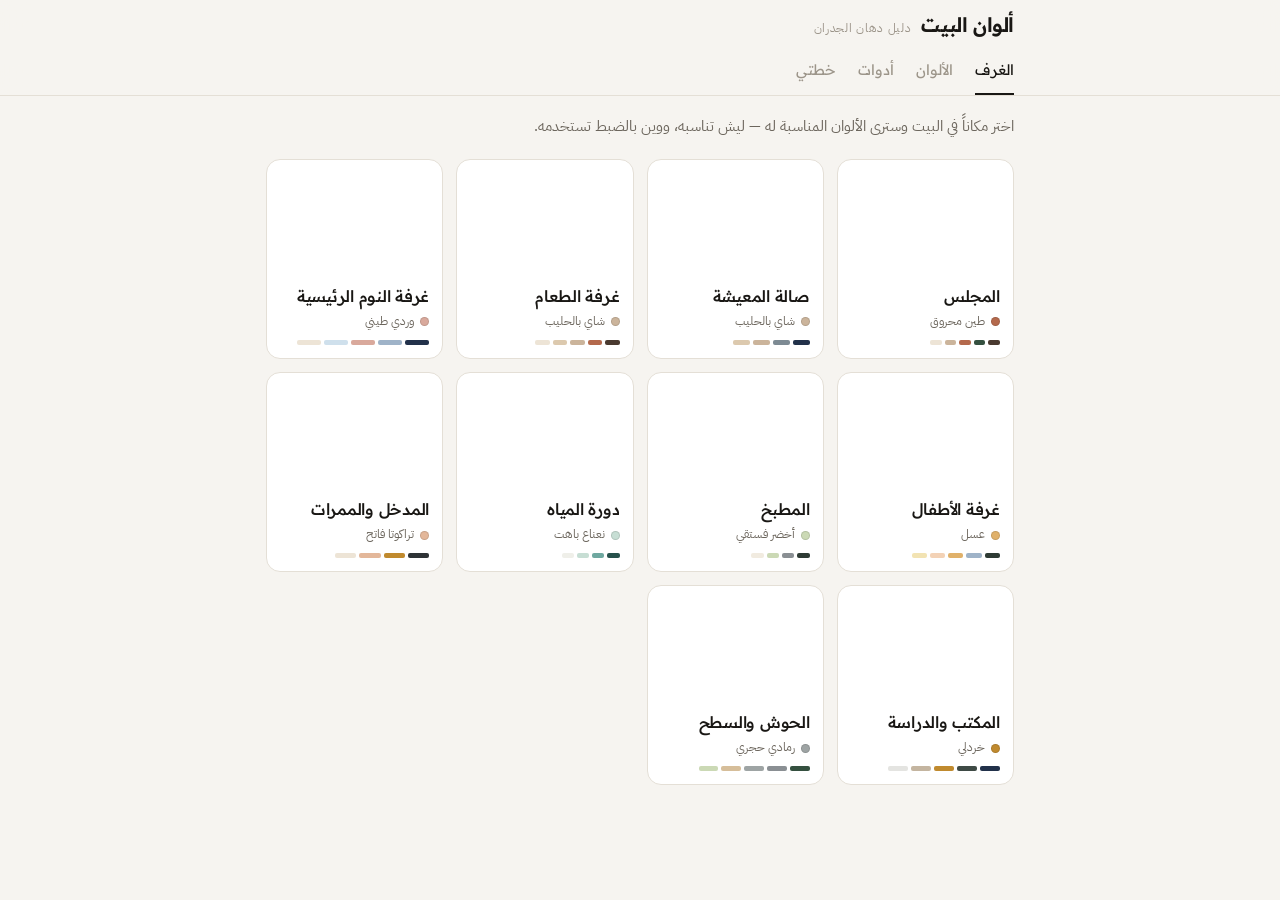
==== commit b26c808d: "Show each room as a painted scene instead of an empty tile The rooms grid opened on grey boxes: a `." ====
--- a/alwan/index.html
+++ b/alwan/index.html
@@ -87,7 +87,7 @@
 }
 .headwrap{max-width:780px;margin:0 auto;padding:12px 16px 0}
 .brand{display:flex;align-items:baseline;gap:10px}
-.brand h1{font-size:19px}
+.brand h1{font-size:20px;letter-spacing:-.02em}
 .brand span{font-size:11.5px;color:var(--ink-3);letter-spacing:.06em}
 nav.tabs{display:flex;gap:22px;margin-top:10px;overflow-x:auto;scrollbar-width:none}
 nav.tabs::-webkit-scrollbar{display:none}
@@ -97,10 +97,10 @@
 }
 nav.tabs button[aria-selected="true"]{color:var(--ink);border-bottom-color:var(--ink)}
 main{max-width:780px;margin:0 auto;padding:18px 16px 60px}
-.lede{color:var(--ink-2);font-size:14px;margin-bottom:18px;max-width:58ch}
+.lede{color:var(--ink-2);font-size:14.5px;margin-bottom:20px;max-width:56ch;line-height:1.7}
 
 /* ── شبكة الغرف ── */
-.rooms{display:grid;grid-template-columns:repeat(auto-fill,minmax(148px,1fr));gap:12px}
+.rooms{display:grid;grid-template-columns:repeat(auto-fill,minmax(158px,1fr));gap:13px}
 .roomtile{
   background:var(--card);border:1px solid var(--line);border-radius:var(--radius);
   overflow:hidden;text-align:right;display:flex;flex-direction:column;
@@ -108,12 +108,13 @@
 }
 .roomtile:hover{border-color:var(--line-2)}
 .roomtile:active{transform:scale(.985)}
-.roomtile .field{height:78px;position:relative}
-.roomtile .field.preview3{display:flex}
-.roomtile .field.preview3 i{flex:1}
-.roomtile .meta{padding:10px 12px 12px}
-.roomtile .meta strong{display:block;font-family:var(--f-display);font-weight:500;font-size:14.5px}
-.roomtile .meta small{color:var(--ink-3);font-size:11.5px}
+.roomtile .scene{height:112px}
+.roomtile .meta{padding:11px 13px 13px;display:flex;flex-direction:column;gap:3px}
+.roomtile .meta strong{font-family:var(--f-display);font-weight:500;font-size:16px;letter-spacing:-.015em}
+.roomtile .meta small{color:var(--ink-2);font-size:12px;display:flex;align-items:center;gap:6px}
+.roomtile .meta small i{width:9px;height:9px;border-radius:50%;flex:none;border:1px solid rgba(0,0,0,.12)}
+.roomtile .swatches{display:flex;gap:3px;margin-top:5px}
+.roomtile .swatches i{height:5px;flex:1;border-radius:2px}
 
 /* ── صفوف الألوان ── */
 .rows{display:flex;flex-direction:column}
@@ -122,11 +123,11 @@
   padding:11px 0;border-bottom:1px solid var(--line);
 }
 .rows .row:last-child{border-bottom:0}
-.chip{width:58px;height:58px;border-radius:11px;flex:none;position:relative;border:1px solid rgba(0,0,0,.09)}
-.chip .code{position:absolute;bottom:3px;left:5px;font-size:8.5px;font-family:var(--f-mono);opacity:.75}
+.chip{width:66px;height:66px;border-radius:12px;flex:none;position:relative;border:1px solid rgba(0,0,0,.09)}
+.chip .code{position:absolute;bottom:4px;left:6px;font-size:9px;font-family:var(--f-mono);opacity:.8;letter-spacing:-.02em}
 .row .txt{min-width:0}
-.row .txt strong{display:block;font-family:var(--f-display);font-weight:500;font-size:15px}
-.row .txt p{color:var(--ink-2);font-size:12.5px;line-height:1.5;overflow:hidden;display:-webkit-box;-webkit-line-clamp:2;-webkit-box-orient:vertical}
+.row .txt strong{display:block;font-family:var(--f-display);font-weight:500;font-size:16px;letter-spacing:-.015em}
+.row .txt p{color:var(--ink-2);font-size:13px;line-height:1.5;overflow:hidden;display:-webkit-box;-webkit-line-clamp:2;-webkit-box-orient:vertical}
 .row .txt em{font-style:normal;color:var(--ink-3);font-size:11px}
 .tick{margin-inline-start:auto;flex:none;font-size:11px;color:var(--ink-3)}
 
@@ -153,13 +154,14 @@
 .count{color:var(--ink-3);font-size:12px;margin:18px 0 4px;letter-spacing:.02em}
 
 /* ── معاينة الغرفة ── */
-.preview{position:relative;height:210px;border-radius:var(--radius);overflow:hidden;border:1px solid var(--line)}
-.preview .wall{position:absolute;inset:0}
-.preview .daylight{position:absolute;inset:0;background:linear-gradient(145deg,rgba(255,255,255,.22),transparent 55%,rgba(0,0,0,.13))}
-.preview .floor{position:absolute;inset:auto 0 0 0;height:26%;background:linear-gradient(#B3906A,#8A6A4B)}
-.preview .skirt{position:absolute;inset:auto 0 26% 0;height:5px;background:#F4F0E8;opacity:.9}
-.preview .bulb{position:absolute;inset:0;mix-blend-mode:multiply;pointer-events:none;transition:background .25s ease}
-.preview .dim{position:absolute;inset:0;pointer-events:none;transition:background .25s ease}
+.scene{position:relative;overflow:hidden}
+.scene .wall{position:absolute;inset:0}
+.scene .daylight{position:absolute;inset:0;background:linear-gradient(145deg,rgba(255,255,255,.24),transparent 52%,rgba(0,0,0,.16))}
+.scene .floor{position:absolute;inset:auto 0 0 0;height:26%;background:linear-gradient(#B3906A,#8A6A4B)}
+.scene .skirt{position:absolute;inset:auto 0 26% 0;height:4px;background:#F4F0E8;opacity:.9}
+.scene .bulb{position:absolute;inset:0;mix-blend-mode:multiply;pointer-events:none;transition:background .25s ease}
+.scene .dim{position:absolute;inset:0;pointer-events:none;transition:background .25s ease}
+.preview{height:210px;border-radius:var(--radius);border:1px solid var(--line)}
 .f{position:absolute;border-radius:9px}
 .lightbar{display:flex;gap:6px;margin-top:10px}
 .lightbar button{
@@ -197,9 +199,9 @@
 .btn.on{background:transparent;color:var(--ink);border-color:var(--ink)}
 
 /* ── الأدوات ── */
-.field{display:flex;align-items:center;justify-content:space-between;gap:12px;padding:9px 0;border-bottom:1px solid var(--line)}
-.field:last-child{border-bottom:0}
-.field label{font-size:14px}
+.frow{display:flex;align-items:center;justify-content:space-between;gap:12px;padding:9px 0;border-bottom:1px solid var(--line)}
+.frow:last-child{border-bottom:0}
+.frow label{font-size:14px}
 .stepper{display:flex;align-items:center;gap:2px;border:1px solid var(--line-2);border-radius:9px;overflow:hidden}
 .stepper button{width:34px;height:32px;font-size:16px;color:var(--ink-2)}
 .stepper button:hover{background:var(--line)}
@@ -353,35 +355,41 @@
     ${extra ? `<span class="tick">${extra}</span>` : ""}
   </button>`;
 }
-function previewHTML(c, roomId, light){
-  const pair = "#" + (c.pairs[0] || "FFFFFF");
-  let furniture = "";
-  if (roomId === "masterBedroom" || roomId === "kidsRoom") {
-    furniture = `<div class="f" style="background:${pair};width:52%;height:30%;right:24%;bottom:32%"></div>
-                 <div class="f" style="background:#F3EFE7;width:58%;height:16%;right:21%;bottom:20%"></div>`;
-  } else if (roomId === "kitchen" || roomId === "bathroom") {
-    furniture = `<div class="f" style="background:#EFEFEA;width:66%;height:11%;right:17%;bottom:22%"></div>
-                 <div class="f" style="background:${pair};width:30%;height:22%;right:12%;bottom:48%"></div>`;
-  } else if (roomId === "office") {
-    furniture = `<div class="f" style="background:#2E3336;width:30%;height:19%;right:35%;bottom:32%;border-radius:4px"></div>
-                 <div class="f" style="background:#7A5C3E;width:50%;height:4%;right:25%;bottom:27%;border-radius:2px"></div>`;
-  } else if (roomId === "outdoor") {
-    furniture = `<div class="f" style="background:#5C7A4E;width:22%;aspect-ratio:1;border-radius:50%;right:12%;bottom:24%"></div>
-                 <div class="f" style="background:${pair};width:34%;height:15%;left:14%;bottom:24%"></div>`;
-  } else {
-    furniture = `<div class="f" style="background:${pair};width:60%;height:20%;right:20%;bottom:22%"></div>
-                 <div class="f" style="background:#F7F3EC;width:16%;height:22%;left:14%;bottom:55%;border-radius:3px"></div>`;
-  }
-  const L = LIGHTS[light];
-  return `<div class="preview">
+function furnitureHTML(roomId, pair){
+  if (roomId === "masterBedroom" || roomId === "kidsRoom")
+    return `<div class="f" style="background:${pair};width:52%;height:30%;right:24%;bottom:26%"></div>
+            <div class="f" style="background:#F3EFE7;width:58%;height:15%;right:21%;bottom:19%"></div>`;
+  if (roomId === "kitchen" || roomId === "bathroom")
+    return `<div class="f" style="background:#EFEFEA;width:66%;height:10%;right:17%;bottom:22%"></div>
+            <div class="f" style="background:${pair};width:30%;height:22%;right:12%;bottom:46%"></div>`;
+  if (roomId === "office")
+    return `<div class="f" style="background:#2E3336;width:30%;height:19%;right:35%;bottom:30%;border-radius:4px"></div>
+            <div class="f" style="background:#7A5C3E;width:50%;height:4%;right:25%;bottom:25%;border-radius:2px"></div>`;
+  if (roomId === "outdoor")
+    return `<div class="f" style="background:#5C7A4E;width:22%;aspect-ratio:1;border-radius:50%;right:12%;bottom:22%"></div>
+            <div class="f" style="background:${pair};width:34%;height:14%;left:14%;bottom:22%"></div>`;
+  if (roomId === "dining")
+    return `<div class="f" style="background:${pair};width:56%;height:7%;right:22%;bottom:23%"></div>
+            <div class="f" style="background:#F7F3EC;width:14%;height:20%;left:16%;bottom:52%;border-radius:3px"></div>`;
+  return `<div class="f" style="background:${pair};width:60%;height:19%;right:20%;bottom:21%"></div>
+          <div class="f" style="background:#F7F3EC;width:16%;height:21%;left:14%;bottom:52%;border-radius:3px"></div>`;
+}
+
+function sceneHTML(c, roomId, light, extraClass){
+  const L = LIGHTS[light || "day"];
+  return `<div class="scene ${extraClass || ""}">
     <div class="wall" style="background:#${c.hex}"></div>
     <div class="daylight"></div>
     <div class="floor"></div><div class="skirt"></div>
-    ${furniture}
+    ${furnitureHTML(roomId, "#" + (c.pairs[0] || "FFFFFF"))}
     <div class="bulb" style="background:${L[1]}"></div>
     <div class="dim" style="background:${L[2]}"></div>
-  </div>
-  <div class="lightbar">
+  </div>`;
+}
+
+function previewHTML(c, roomId, light){
+  return sceneHTML(c, roomId, light, "preview") +
+  `<div class="lightbar">
     ${Object.keys(LIGHTS).map(k => `<button data-light="${k}" aria-pressed="${k===light}">${LIGHTS[k][0]}</button>`).join("")}
   </div>`;
 }
@@ -391,18 +399,20 @@
   const el = document.getElementById("tab-rooms");
   el.innerHTML = `<p class="lede">اختر مكاناً في البيت وسترى الألوان المناسبة له — ليش تناسبه، ووين بالضبط تستخدمه.</p>
   <div class="rooms">${DATA.rooms.map(r => {
+    const pool = DATA.colors.filter(c => c.rooms.includes(r.id));
     const chosen = byId(store.plan[r.id]);
-    const pool = DATA.colors.filter(c => c.rooms.includes(r.id));
-    const n = pool.length;
-    // بلا اختيار: نعرض ثلاثة من ألوان الغرفة كشريط معاينة
+    // بلا اختيار: نعرض الغرفة بلونها الأبرز، وتحتها مدى ألوانها من الغامق للفاتح
     const ranked = [...pool].sort((a,b) => luminance(a.hex) - luminance(b.hex));
-    const trio = [ranked[0], ranked[Math.floor(n/2)], ranked[n-1]].filter(Boolean);
+    const hero = chosen || ranked[Math.floor(ranked.length/2)];
+    const band = [ranked[0], ranked[Math.floor(ranked.length/4)], ranked[Math.floor(ranked.length/2)],
+                  ranked[Math.floor(ranked.length*3/4)], ranked[ranked.length-1]].filter(Boolean);
     return `<button class="roomtile" data-room="${r.id}">
-      ${chosen
-        ? `<span class="field" style="background:#${chosen.hex}"></span>`
-        : `<span class="field preview3">${trio.map(c => `<i style="background:#${c.hex}"></i>`).join("")}</span>`}
-      <span class="meta"><strong>${esc(r.title)}</strong>
-      <small>${chosen ? "اخترت: " + esc(chosen.name) : n + " لون مقترح"}</small></span>
+      ${sceneHTML(hero, r.id, "day")}
+      <span class="meta">
+        <strong>${esc(r.title)}</strong>
+        <small><i style="background:#${hero.hex}"></i>${chosen ? "اخترت " + esc(hero.name) : esc(hero.name)}</small>
+        <span class="swatches">${band.map(c => `<i style="background:#${c.hex}"></i>`).join("")}</span>
+      </span>
     </button>`;
   }).join("")}</div>`;
 }
@@ -505,7 +515,7 @@
   const walls = 2*(calc.l+calc.w)*calc.h + (calc.ceiling ? calc.l*calc.w : 0);
   const area = Math.max(walls - (calc.doors*1.9 + calc.windows*1.5), 0);
   const liters = area*calc.coats/10, gallons = liters/3.785, buy = Math.ceil(gallons);
-  const step = (key,label,min,max,st) => `<div class="field"><label>${label}</label>
+  const step = (key,label,min,max,st) => `<div class="frow"><label>${label}</label>
     <span class="stepper"><button data-dec="${key}" data-step="${st}" aria-label="نقص">−</button>
     <output>${calc[key]}</output>
     <button data-inc="${key}" data-step="${st}" data-max="${max}" data-min="${min}" aria-label="زد">+</button></span></div>`;
@@ -513,7 +523,7 @@
     <h2 style="font-size:22px;margin-bottom:14px">حاسبة كمية الدهان</h2>
     <div class="panel"><h3>أبعاد الغرفة (متر)</h3>
       ${step("l","الطول",1,20,.5)}${step("w","العرض",1,20,.5)}${step("h","الارتفاع",2,6,.5)}
-      <div class="field"><label>أدهن السقف أيضاً</label>
+      <div class="frow"><label>أدهن السقف أيضاً</label>
         <button class="btn ghost" id="ceil" style="flex:none;padding:6px 16px;font-size:13px">${calc.ceiling ? "نعم" : "لا"}</button></div>
     </div>
     <div class="panel"><h3>ما لا يُدهن</h3>
@@ -526,7 +536,7 @@
       <div class="res big"><span>اشترِ</span><span>${buy} جالون</span></div>
     </div>
     <div class="panel"><h3>التكلفة (اختياري)</h3>
-      <div class="field"><label>سعر الجالون</label>
+      <div class="frow"><label>سعر الجالون</label>
         <input class="num" id="price" type="number" inputmode="decimal" value="${calc.price || ""}" placeholder="0"></div>
       ${calc.price > 0 ? `<div class="res big"><span>التكلفة التقريبية</span><span>${Math.round(buy*calc.price)}</span></div>` : ""}
     </div>
